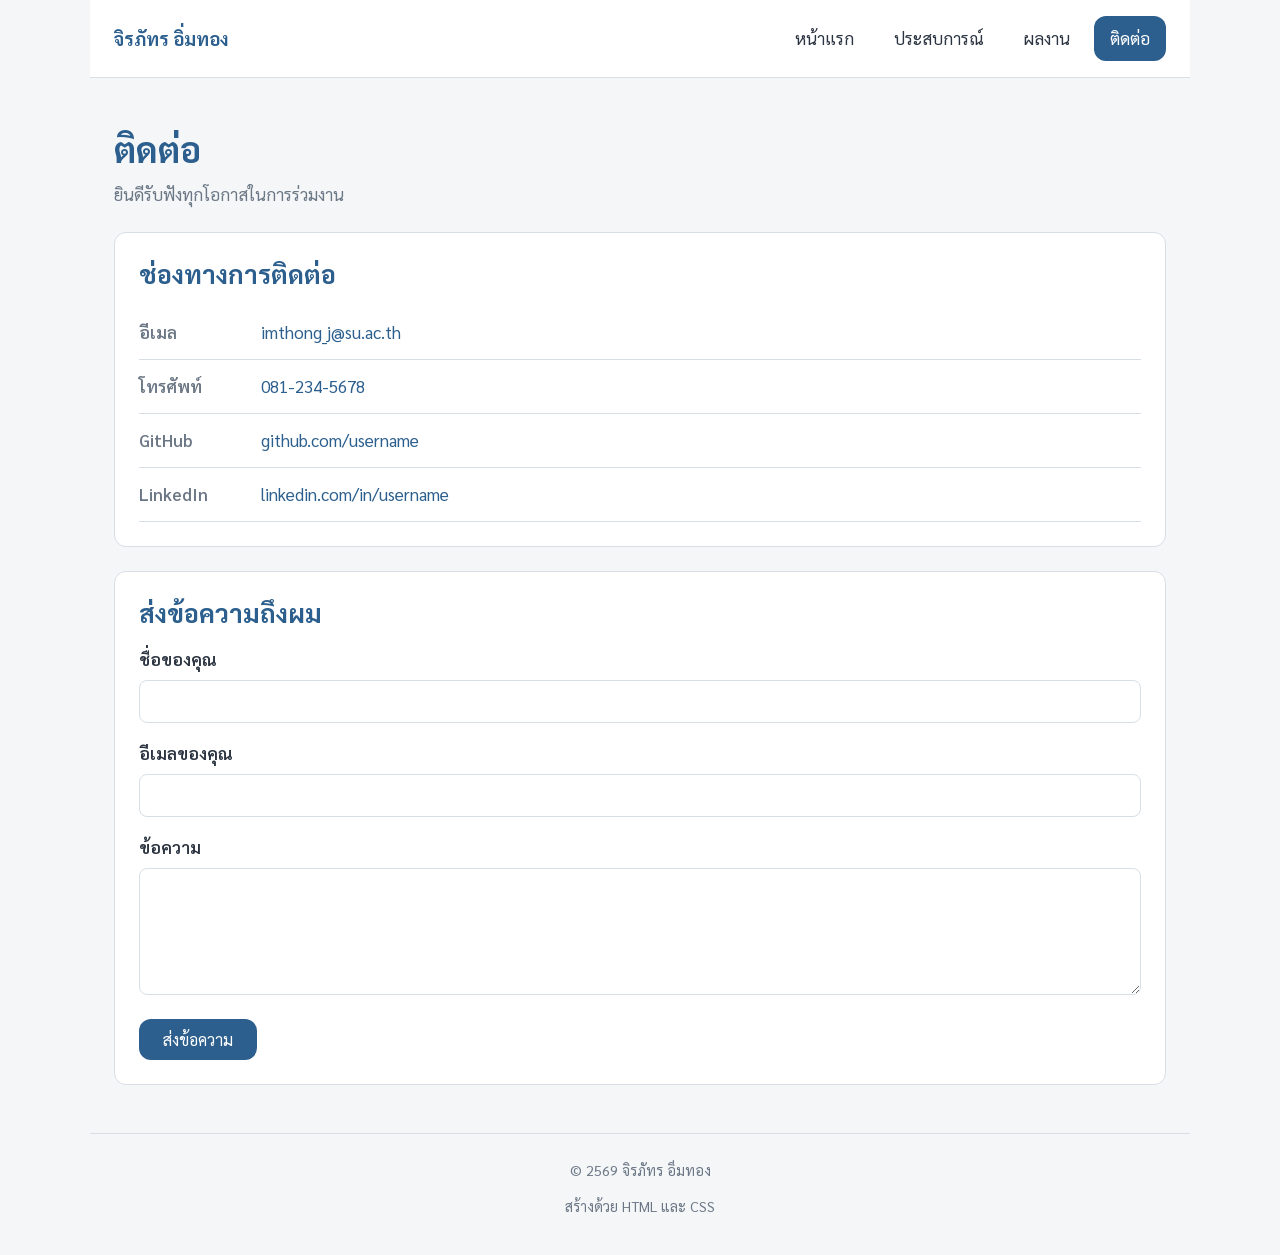
==== contact.html @ adf7ed63 "Resume resume" ====
<!DOCTYPE html>
<html lang="th">
<head>
    <meta charset="UTF-8">
    <meta name="viewport" content="width=device-width, initial-scale=1.0">

    <title>ติดต่อ | จิรภัทร อิ่มทอง</title>

    <link rel="preconnect" href="https://fonts.googleapis.com">
    <link
        href="https://fonts.googleapis.com/css2?family=Sarabun:wght@400;600;700&display=swap"
        rel="stylesheet">

    <link rel="stylesheet" href="style.css">
</head>

<body>

<header class="site-header">
    <a href="index.html" class="logo">จิรภัทร อิ่มทอง</a>

    <button class="menu-toggle" id="menu-toggle"
        aria-label="เปิดปิดเมนู" aria-expanded="false">☰</button>

    <nav class="site-nav">
        <ul>
            <li><a href="index.html">หน้าแรก</a></li>
            <li><a href="experience.html">ประสบการณ์</a></li>
            <li><a href="projects.html">ผลงาน</a></li>
            <li><a href="contact.html" class="active">ติดต่อ</a></li>
        </ul>
    </nav>
</header>

<main>

    <section class="page-head">
        <h1>ติดต่อ</h1>
        <p class="tagline">ยินดีรับฟังทุกโอกาสในการร่วมงาน</p>
    </section>

    <section>
        <h2>ช่องทางการติดต่อ</h2>

        <ul class="contact-list">

            <li>
                <span class="label">อีเมล</span>
                <a href="mailto:sakrapee@example.com">
                    imthong_j@su.ac.th
                </a>
            </li>

            <li>
                <span class="label">โทรศัพท์</span>
                <a href="tel:+66812345678">
                    081-234-5678
                </a>
            </li>

            <li>
                <span class="label">GitHub</span>
                <a href="https://github.com/username"
                   target="_blank" rel="noopener">
                    github.com/username
                </a>
            </li>

            <li>
                <span class="label">LinkedIn</span>
                <a href="https://linkedin.com/in/username"
                   target="_blank" rel="noopener">
                    linkedin.com/in/username
                </a>
            </li>

        </ul>
    </section>

    <section>
        <h2>ส่งข้อความถึงผม</h2>

        <form class="contact-form"
              action="https://formspree.io/f/YOURID"
              method="POST">

            <div class="field">
                <label for="name">ชื่อของคุณ</label>
                <input type="text" id="name" name="name" required>
            </div>

            <div class="field">
                <label for="email">อีเมลของคุณ</label>
                <input type="email" id="email" name="email" required>
            </div>

            <div class="field">
                <label for="message">ข้อความ</label>
                <textarea id="message"
                          name="message"
                          rows="5"
                          required></textarea>
            </div>

            <button type="submit" class="btn">ส่งข้อความ</button>

        </form>
    </section>

</main>

<footer class="site-footer">
    <p>&copy; 2569 จิรภัทร อิ่มทอง</p>
    <p>สร้างด้วย HTML และ CSS</p>
</footer>

<script src="script.js"></script>

</body>
</html>
---- style.css ----
/* ---------- 1. รีเซ็ตค่าเริ่มต้นของเบราว์เซอร์ ---------- */
* {
    margin: 0;
    padding: 0;
    box-sizing: border-box;
}

/* ---------- 2. ตัวแปรของทั้งเว็บ ---------- */
:root {
    /* สีหลัก */
    --brand: #2c5f8d;
    --brand-dark: #1d4266;
    --brand-light: #e8f0f7;

    /* สีข้อความ */
    --text: #2b3440;
    --text-muted: #6b7785;

    /* สีพื้นหลังและเส้นขอบ */
    --bg: #f4f6f8;
    --surface: #ffffff;
    --border: #d8dee6;

    /* ระยะห่างมาตรฐาน */
    --gap: 24px;
    --radius: 12px;

    /* ความกว้างสูงสุดของเนื้อหา */
    --max-width: 1100px;
}

/* ---------- 3. ตัวอักษรและพื้นหลังของทั้งเว็บ ---------- */
body {
    font-family: "Sarabun", "Segoe UI", Tahoma, sans-serif;
    font-size: 17px;
    line-height: 1.7;
    color: var(--text);
    background-color: var(--bg);
}

h1,
h2,
h3 {
    line-height: 1.3;
    color: var(--brand);
}

h1 {
    font-size: 2.2rem;
    margin-bottom: 8px;
}

h2 {
    font-size: 1.6rem;
    margin-bottom: 16px;
}

h3 {
    font-size: 1.2rem;
    margin-bottom: 8px;
}

p {
    margin-bottom: 12px;
}

a {
    color: var(--brand);
    text-decoration: none;
}

a:hover {
    text-decoration: underline;
}

.tagline {
    color: var(--text-muted);
    font-size: 1.05rem;
}

/* ---------- 4. แถบเมนูด้านบน ---------- */
.site-header {
    display: flex;
    justify-content: space-between;
    align-items: center;
    flex-wrap: wrap;
    gap: 16px;
    max-width: var(--max-width);
    margin: 0 auto;
    padding: 16px 24px;
    background-color: var(--surface);
    border-bottom: 1px solid var(--border);
}

.logo {
    font-size: 1.15rem;
    font-weight: 700;
    color: var(--brand);
}

.site-nav ul {
    display: flex;
    list-style: none;
    gap: 8px;
    flex-wrap: wrap;
}

.site-nav a {
    display: block;
    padding: 8px 16px;
    border-radius: var(--radius);
    color: var(--text);
    transition: background-color 0.2s, color 0.2s;
}

.site-nav a:hover {
    background-color: var(--brand-light);
    text-decoration: none;
}

/* เมนูของหน้าที่กำลังเปิดอยู่ */
.site-nav a.active {
    background-color: var(--brand);
    color: #ffffff;
}

/* ---------- 5. โครงหลักของเนื้อหา ---------- */
main {
    max-width: var(--max-width);
    margin: 0 auto;
    padding: var(--gap) 24px;
}

section {
    background-color: var(--surface);
    border: 1px solid var(--border);
    border-radius: var(--radius);
    padding: var(--gap);
    margin-bottom: var(--gap);
}

/* หัวเรื่องของแต่ละหน้าให้โปร่งไม่มีกรอบ */
.page-head {
    background-color: transparent;
    border: none;
    padding-left: 0;
    padding-bottom: 0;
}

/* ---------- 6. ปุ่ม ---------- */
.btn {
    display: inline-block;
    padding: 10px 24px;
    margin-top: 8px;
    background-color: var(--brand);
    color: #ffffff;
    border: none;
    border-radius: var(--radius);
    font-size: 1rem;
    font-family: inherit;
    cursor: pointer;
    transition: background-color 0.2s;
}

.btn:hover {
    background-color: var(--brand-dark);
    text-decoration: none;
}

/* ---------- 7. ท้ายเว็บ ---------- */
.site-footer {
    max-width: var(--max-width);
    margin: 0 auto;
    padding: var(--gap) 24px;
    text-align: center;
    color: var(--text-muted);
    font-size: 0.9rem;
    border-top: 1px solid var(--border);
}

/* ---------- 8. ส่วนแนะนำตัวหน้าแรก ---------- */
.hero {
    display: flex;
    align-items: center;
    gap: var(--gap);
    flex-wrap: wrap;
}

.avatar {
    width: 180px;
    height: 180px;
    object-fit: cover;
    border-radius: 50%;
    border: 4px solid var(--brand);
}

.hero-text {
    flex: 1;
    min-width: 260px;
}

/* ---------- 9. สองคอลัมน์: จุดแข็ง / สิ่งที่กำลังพัฒนา ---------- */
.two-col {
    display: flex;
    gap: var(--gap);
    flex-wrap: wrap;
}

.two-col .col {
    flex: 1;
    min-width: 280px;
}

.two-col ul {
    padding-left: 20px;
}

.two-col li {
    margin-bottom: 8px;
}

/* ---------- 10. ตารางการ์ดทักษะ ---------- */
.skill-grid {
    display: grid;
    grid-template-columns: repeat(auto-fit, minmax(200px, 1fr));
    gap: 16px;
}

.skill-card {
    padding: 20px;
    background-color: var(--brand-light);
    border-radius: var(--radius);
    text-align: center;
    transition: transform 0.2s;
}

.skill-card:hover {
    transform: translateY(-4px);
}

/* ---------- 11. ตารางการ์ดผลงาน ---------- */
.project-grid {
    display: grid;
    grid-template-columns: repeat(auto-fit, minmax(280px, 1fr));
    gap: var(--gap);
}

.project-card {
    display: flex;
    flex-direction: column;
    overflow: hidden;
    background-color: var(--surface);
    border: 1px solid var(--border);
    border-radius: var(--radius);
    transition: box-shadow 0.2s;
}

.project-card:hover {
    box-shadow: 0 6px 20px rgba(0, 0, 0, 0.1);
}

.project-card img {
    width: 100%;
    height: 180px;
    object-fit: cover;
}

.project-body {
    padding: 20px;
    display: flex;
    flex-direction: column;
    flex: 1;
}

/* ป้ายแท็กเทคโนโลยี */
.tech-list {
    display: flex;
    flex-wrap: wrap;
    gap: 6px;
    list-style: none;
    margin: 12px 0;
}

.tech-list li {
    padding: 3px 12px;
    background-color: var(--brand-light);
    color: var(--brand-dark);
    border-radius: 999px;
    font-size: 0.85rem;
}

.project-links {
    display: flex;
    gap: 12px;
    margin-top: auto;
    padding-top: 12px;
}

.project-links a {
    font-weight: 600;
}

/* ---------- 12. ตารางเกรด ---------- */
.grade-table {
    width: 100%;
    border-collapse: collapse;
    margin-bottom: 16px;
}

.grade-table caption {
    text-align: left;
    color: var(--text-muted);
    padding-bottom: 8px;
}

.grade-table th,
.grade-table td {
    padding: 10px 14px;
    border-bottom: 1px solid var(--border);
    text-align: left;
}

.grade-table th {
    background-color: var(--brand-light);
    color: var(--brand-dark);
    font-weight: 600;
}

/* แถวสลับสีให้อ่านง่าย */
.grade-table tbody tr:nth-child(even) {
    background-color: #fafbfc;
}

.grade-table tbody tr:hover {
    background-color: var(--brand-light);
}

/* ---------- 13. ไทม์ไลน์ประสบการณ์ ---------- */
.timeline-item {
    padding: 0 0 20px 20px;
    border-left: 3px solid var(--border);
    position: relative;
}

.timeline-item:last-child {
    border-left-color: transparent;
}

/* วาดจุดกลมบนเส้นไทม์ไลน์ */
.timeline-item::before {
    content: "";
    position: absolute;
    left: -8px;
    top: 6px;
    width: 13px;
    height: 13px;
    background-color: var(--brand);
    border-radius: 50%;
}

.period {
    display: inline-block;
    color: var(--text-muted);
    font-size: 0.9rem;
    margin-bottom: 4px;
}

/* ---------- 14. หน้าติดต่อ ---------- */
.contact-list {
    list-style: none;
}

.contact-list li {
    display: flex;
    gap: 12px;
    flex-wrap: wrap;
    padding: 12px 0;
    border-bottom: 1px solid var(--border);
}

.contact-list .label {
    min-width: 110px;
    font-weight: 600;
    color: var(--text-muted);
}

.contact-form .field {
    display: flex;
    flex-direction: column;
    margin-bottom: 16px;
}

.contact-form label {
    margin-bottom: 6px;
    font-weight: 600;
}

.contact-form input,
.contact-form textarea {
    padding: 10px 12px;
    border: 1px solid var(--border);
    border-radius: 8px;
    font-family: inherit;
    font-size: 1rem;
}

.contact-form input:focus,
.contact-form textarea:focus {
    outline: none;
    border-color: var(--brand);
    box-shadow: 0 0 0 3px var(--brand-light);
}

/* ---------- 15. จอแท็บเล็ตและมือถือ (แคบกว่า 768px) ---------- */
@media (max-width: 768px) {

    body {
        font-size: 16px;
    }

    /* เมนูเรียงลงมาและอยู่กึ่งกลาง */
    .site-header {
        flex-direction: column;
        text-align: center;
    }

    .site-nav ul {
        justify-content: center;
    }

    /* ส่วนแนะนำตัวเรียงลงมา รูปอยู่บน */
    .hero {
        flex-direction: column;
        text-align: center;
    }

    h1 {
        font-size: 1.7rem;
    }

    h2 {
        font-size: 1.35rem;
    }

    main {
        padding: 16px;
    }

    section {
        padding: 18px;
    }

    .menu-toggle {
        display: block;
    }

    .site-nav {
        display: none;
        width: 100%;
    }

    .site-nav.open {
        display: block;
    }

    .site-nav ul {
        flex-direction: column;
    }
}

/* ---------- 16. จอมือถือขนาดเล็ก (แคบกว่า 480px) ---------- */
@media (max-width: 480px) {

    .avatar {
        width: 140px;
        height: 140px;
    }

    /* ตารางเลื่อนแนวนอนได้ ไม่ดันหน้าเว็บให้กว้างเกินจอ */
    .grade-table {
        display: block;
        overflow-x: auto;
        white-space: nowrap;
    }

    .btn {
        display: block;
        text-align: center;
    }
}

/* ---------- 17. สไตล์สำหรับสั่งพิมพ์ ---------- */
@media print {

    .site-header,
    .site-footer,
    .btn {
        display: none;
    }

    section {
        border: none;
        page-break-inside: avoid;
    }
}

/* ---------- เมนูมือถือ ---------- */
.menu-toggle {
    display: none;
    background: none;
    border: 1px solid var(--border);
    border-radius: 8px;
    padding: 6px 12px;
    font-size: 1.4rem;
    color: var(--brand);
    cursor: pointer;
}
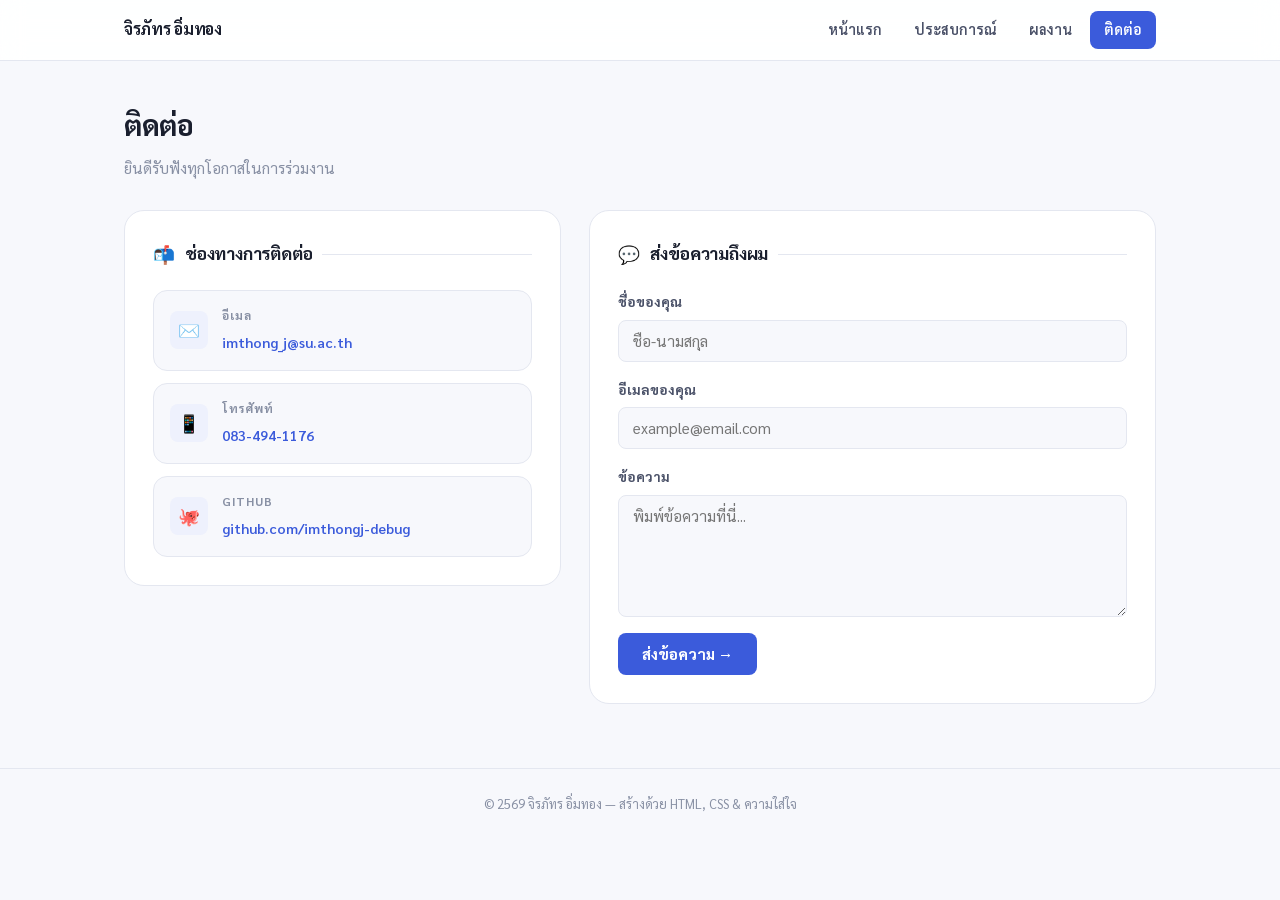
==== commit 72a1b341: "Resume" ====
--- a/contact.html
+++ b/contact.html
@@ -1,120 +1,99 @@
 <!DOCTYPE html>
 <html lang="th">
 <head>
-    <meta charset="UTF-8">
-    <meta name="viewport" content="width=device-width, initial-scale=1.0">
-
-    <title>ติดต่อ | จิรภัทร อิ่มทอง</title>
-
-    <link rel="preconnect" href="https://fonts.googleapis.com">
-    <link
-        href="https://fonts.googleapis.com/css2?family=Sarabun:wght@400;600;700&display=swap"
-        rel="stylesheet">
-
-    <link rel="stylesheet" href="style.css">
+  <meta charset="UTF-8">
+  <meta name="viewport" content="width=device-width, initial-scale=1.0">
+  <title>ติดต่อ | จิรภัทร อิ่มทอง</title>
+  <link rel="preconnect" href="https://fonts.googleapis.com">
+  <link href="https://fonts.googleapis.com/css2?family=Sarabun:wght@300;400;600;700&family=Space+Grotesk:wght@400;600;700&display=swap" rel="stylesheet">
+  <link rel="stylesheet" href="style.css">
 </head>
-
 <body>
 
-<header class="site-header">
-    <a href="index.html" class="logo">จิรภัทร อิ่มทอง</a>
-
-    <button class="menu-toggle" id="menu-toggle"
-        aria-label="เปิดปิดเมนู" aria-expanded="false">☰</button>
-
-    <nav class="site-nav">
-        <ul>
-            <li><a href="index.html">หน้าแรก</a></li>
-            <li><a href="experience.html">ประสบการณ์</a></li>
-            <li><a href="projects.html">ผลงาน</a></li>
-            <li><a href="contact.html" class="active">ติดต่อ</a></li>
-        </ul>
-    </nav>
-</header>
+<nav class="nav">
+  <div class="nav-inner">
+    <a href="index.html" class="nav-logo">จิรภัทร อิ่มทอง</a>
+    <button class="menu-toggle" id="menu-toggle" aria-label="เปิดปิดเมนู" aria-expanded="false">☰</button>
+    <div class="nav-links" id="nav-links">
+      <a href="index.html">หน้าแรก</a>
+      <a href="experience.html">ประสบการณ์</a>
+      <a href="projects.html">ผลงาน</a>
+      <a href="contact.html" class="active">ติดต่อ</a>
+    </div>
+  </div>
+</nav>
 
 <main>
 
-    <section class="page-head">
-        <h1>ติดต่อ</h1>
-        <p class="tagline">ยินดีรับฟังทุกโอกาสในการร่วมงาน</p>
-    </section>
+  <div class="page-header">
+    <h1>ติดต่อ</h1>
+    <p>ยินดีรับฟังทุกโอกาสในการร่วมงาน</p>
+  </div>
 
-    <section>
+  <div class="contact-grid">
+
+    <div class="card" style="margin-bottom: 0;">
+      <div class="sec-head">
+        <span class="icon">📬</span>
         <h2>ช่องทางการติดต่อ</h2>
+        <div class="bar"></div>
+      </div>
+      <div class="contact-items">
+        <div class="contact-item">
+          <div class="contact-icon">✉️</div>
+          <div class="contact-info">
+            <label>อีเมล</label>
+            <a href="mailto:imthong_j@su.ac.th">imthong_j@su.ac.th</a>
+          </div>
+        </div>
+        <div class="contact-item">
+          <div class="contact-icon">📱</div>
+          <div class="contact-info">
+            <label>โทรศัพท์</label>
+            <a href="tel:+66834941176">083-494-1176</a>
+          </div>
+        </div>
+        <div class="contact-item">
+          <div class="contact-icon">🐙</div>
+          <div class="contact-info">
+            <label>GitHub</label>
+            <a href="https://github.com/imthongj-debug" target="_blank" rel="noopener">github.com/imthongj-debug</a>
+          </div>
+        </div>
+      </div>
+    </div>
 
-        <ul class="contact-list">
+    <div class="card" style="margin-bottom: 0;">
+      <div class="sec-head">
+        <span class="icon">💬</span>
+        <h2>ส่งข้อความถึงผม</h2>
+        <div class="bar"></div>
+      </div>
+      <form action="https://formspree.io/f/YOURID" method="POST">
+        <div class="form-field">
+          <label for="name">ชื่อของคุณ</label>
+          <input type="text" id="name" name="name" placeholder="ชื่อ-นามสกุล" required>
+        </div>
+        <div class="form-field">
+          <label for="email">อีเมลของคุณ</label>
+          <input type="email" id="email" name="email" placeholder="example@email.com" required>
+        </div>
+        <div class="form-field">
+          <label for="message">ข้อความ</label>
+          <textarea id="message" name="message" rows="5" placeholder="พิมพ์ข้อความที่นี่..." required></textarea>
+        </div>
+        <button type="submit" class="btn-accent">ส่งข้อความ →</button>
+      </form>
+    </div>
 
-            <li>
-                <span class="label">อีเมล</span>
-                <a href="mailto:sakrapee@example.com">
-                    imthong_j@su.ac.th
-                </a>
-            </li>
-
-            <li>
-                <span class="label">โทรศัพท์</span>
-                <a href="tel:+66812345678">
-                    081-234-5678
-                </a>
-            </li>
-
-            <li>
-                <span class="label">GitHub</span>
-                <a href="https://github.com/username"
-                   target="_blank" rel="noopener">
-                    github.com/username
-                </a>
-            </li>
-
-            <li>
-                <span class="label">LinkedIn</span>
-                <a href="https://linkedin.com/in/username"
-                   target="_blank" rel="noopener">
-                    linkedin.com/in/username
-                </a>
-            </li>
-
-        </ul>
-    </section>
-
-    <section>
-        <h2>ส่งข้อความถึงผม</h2>
-
-        <form class="contact-form"
-              action="https://formspree.io/f/YOURID"
-              method="POST">
-
-            <div class="field">
-                <label for="name">ชื่อของคุณ</label>
-                <input type="text" id="name" name="name" required>
-            </div>
-
-            <div class="field">
-                <label for="email">อีเมลของคุณ</label>
-                <input type="email" id="email" name="email" required>
-            </div>
-
-            <div class="field">
-                <label for="message">ข้อความ</label>
-                <textarea id="message"
-                          name="message"
-                          rows="5"
-                          required></textarea>
-            </div>
-
-            <button type="submit" class="btn">ส่งข้อความ</button>
-
-        </form>
-    </section>
+  </div>
 
 </main>
 
-<footer class="site-footer">
-    <p>&copy; 2569 จิรภัทร อิ่มทอง</p>
-    <p>สร้างด้วย HTML และ CSS</p>
+<footer>
+  <p>© 2569 จิรภัทร อิ่มทอง — สร้างด้วย HTML, CSS & ความใส่ใจ</p>
 </footer>
 
 <script src="script.js"></script>
-
 </body>
-</html>+</html>
--- a/style.css
+++ b/style.css
@@ -1,517 +1,593 @@
-/* ---------- 1. รีเซ็ตค่าเริ่มต้นของเบราว์เซอร์ ---------- */
-* {
-    margin: 0;
-    padding: 0;
-    box-sizing: border-box;
-}
-
-/* ---------- 2. ตัวแปรของทั้งเว็บ ---------- */
+/* ===== RESET ===== */
+*, *::before, *::after { margin: 0; padding: 0; box-sizing: border-box; }
+img { display: block; max-width: 100%; }
+ul { list-style: none; }
+a { text-decoration: none; }
+
+/* ===== TOKENS ===== */
 :root {
-    /* สีหลัก */
-    --brand: #2c5f8d;
-    --brand-dark: #1d4266;
-    --brand-light: #e8f0f7;
-
-    /* สีข้อความ */
-    --text: #2b3440;
-    --text-muted: #6b7785;
-
-    /* สีพื้นหลังและเส้นขอบ */
-    --bg: #f4f6f8;
-    --surface: #ffffff;
-    --border: #d8dee6;
-
-    /* ระยะห่างมาตรฐาน */
-    --gap: 24px;
-    --radius: 12px;
-
-    /* ความกว้างสูงสุดของเนื้อหา */
-    --max-width: 1100px;
-}
-
-/* ---------- 3. ตัวอักษรและพื้นหลังของทั้งเว็บ ---------- */
+  --ink:        #1a1f2e;
+  --ink-soft:   #4a5168;
+  --ink-faint:  #8890a4;
+  --paper:      #f7f8fc;
+  --surface:    #ffffff;
+  --accent:     #3b5bdb;
+  --accent-dim: #eef1fd;
+  --teal:       #0d9488;
+  --line:       #e4e7f0;
+
+  --r-sm: 8px;
+  --r-md: 14px;
+  --r-lg: 20px;
+
+  --font-sans: "Space Grotesk", "Sarabun", sans-serif;
+  --font-body: "Sarabun", sans-serif;
+
+  --max-w: 1080px;
+  --gap: 28px;
+}
+
+/* ===== BASE ===== */
 body {
-    font-family: "Sarabun", "Segoe UI", Tahoma, sans-serif;
-    font-size: 17px;
-    line-height: 1.7;
-    color: var(--text);
-    background-color: var(--bg);
-}
-
-h1,
-h2,
-h3 {
-    line-height: 1.3;
-    color: var(--brand);
-}
-
-h1 {
-    font-size: 2.2rem;
-    margin-bottom: 8px;
-}
-
-h2 {
-    font-size: 1.6rem;
-    margin-bottom: 16px;
-}
-
-h3 {
-    font-size: 1.2rem;
-    margin-bottom: 8px;
-}
-
-p {
-    margin-bottom: 12px;
-}
-
-a {
-    color: var(--brand);
-    text-decoration: none;
-}
-
-a:hover {
-    text-decoration: underline;
-}
-
-.tagline {
-    color: var(--text-muted);
-    font-size: 1.05rem;
-}
-
-/* ---------- 4. แถบเมนูด้านบน ---------- */
-.site-header {
-    display: flex;
-    justify-content: space-between;
-    align-items: center;
-    flex-wrap: wrap;
-    gap: 16px;
-    max-width: var(--max-width);
-    margin: 0 auto;
-    padding: 16px 24px;
-    background-color: var(--surface);
-    border-bottom: 1px solid var(--border);
-}
-
-.logo {
-    font-size: 1.15rem;
-    font-weight: 700;
-    color: var(--brand);
-}
-
-.site-nav ul {
-    display: flex;
-    list-style: none;
-    gap: 8px;
-    flex-wrap: wrap;
-}
-
-.site-nav a {
-    display: block;
-    padding: 8px 16px;
-    border-radius: var(--radius);
-    color: var(--text);
-    transition: background-color 0.2s, color 0.2s;
-}
-
-.site-nav a:hover {
-    background-color: var(--brand-light);
-    text-decoration: none;
-}
-
-/* เมนูของหน้าที่กำลังเปิดอยู่ */
-.site-nav a.active {
-    background-color: var(--brand);
-    color: #ffffff;
-}
-
-/* ---------- 5. โครงหลักของเนื้อหา ---------- */
+  font-family: var(--font-body);
+  font-size: 16px;
+  line-height: 1.75;
+  color: var(--ink);
+  background: var(--paper);
+  -webkit-font-smoothing: antialiased;
+}
+
+/* ===== NAV ===== */
+.nav {
+  position: sticky;
+  top: 0;
+  z-index: 100;
+  background: rgba(255,255,255,0.88);
+  backdrop-filter: blur(12px);
+  -webkit-backdrop-filter: blur(12px);
+  border-bottom: 1px solid var(--line);
+}
+.nav-inner {
+  max-width: var(--max-w);
+  margin: 0 auto;
+  padding: 0 24px;
+  height: 60px;
+  display: flex;
+  align-items: center;
+  justify-content: space-between;
+}
+.nav-logo {
+  font-family: var(--font-sans);
+  font-weight: 700;
+  font-size: 1rem;
+  color: var(--ink);
+  letter-spacing: -0.3px;
+}
+.nav-links {
+  display: flex;
+  gap: 4px;
+}
+.nav-links a {
+  font-family: var(--font-body);
+  font-size: 0.9rem;
+  font-weight: 600;
+  color: var(--ink-soft);
+  background: none;
+  border: none;
+  padding: 6px 14px;
+  border-radius: var(--r-sm);
+  cursor: pointer;
+  transition: background 0.15s, color 0.15s;
+  display: block;
+}
+.nav-links a:hover {
+  background: var(--accent-dim);
+  color: var(--accent);
+  text-decoration: none;
+}
+.nav-links a.active {
+  background: var(--accent);
+  color: #fff;
+}
+.menu-toggle {
+  display: none;
+  background: none;
+  border: 1px solid var(--line);
+  border-radius: var(--r-sm);
+  width: 38px;
+  height: 38px;
+  font-size: 1.1rem;
+  cursor: pointer;
+  color: var(--ink);
+  align-items: center;
+  justify-content: center;
+}
+
+/* ===== MAIN ===== */
 main {
-    max-width: var(--max-width);
-    margin: 0 auto;
-    padding: var(--gap) 24px;
-}
-
-section {
-    background-color: var(--surface);
-    border: 1px solid var(--border);
-    border-radius: var(--radius);
-    padding: var(--gap);
-    margin-bottom: var(--gap);
-}
-
-/* หัวเรื่องของแต่ละหน้าให้โปร่งไม่มีกรอบ */
-.page-head {
-    background-color: transparent;
-    border: none;
-    padding-left: 0;
-    padding-bottom: 0;
-}
-
-/* ---------- 6. ปุ่ม ---------- */
+  max-width: var(--max-w);
+  margin: 0 auto;
+  padding: 40px 24px 64px;
+}
+
+/* ===== CARD ===== */
+.card {
+  background: var(--surface);
+  border: 1px solid var(--line);
+  border-radius: var(--r-lg);
+  padding: var(--gap);
+  margin-bottom: var(--gap);
+}
+
+/* ===== HERO ===== */
+.hero {
+  display: grid;
+  grid-template-columns: auto 1fr;
+  gap: 36px;
+  align-items: center;
+  padding: 48px var(--gap);
+  background: linear-gradient(135deg, #1a1f2e 0%, #2d3561 100%);
+  border-radius: var(--r-lg);
+  margin-bottom: var(--gap);
+  border: none;
+  color: #fff;
+}
+.avatar-initials {
+  width: 140px;
+  height: 140px;
+  border-radius: 50%;
+  background: linear-gradient(135deg, #3b5bdb, #0d9488);
+  display: flex;
+  align-items: center;
+  justify-content: center;
+  font-family: var(--font-sans);
+  font-size: 2.4rem;
+  font-weight: 700;
+  color: #fff;
+  border: 3px solid rgba(255,255,255,0.25);
+}
+.avatar {
+  width: 140px;
+  height: 140px;
+  border-radius: 50%;
+  object-fit: cover;
+  border: 3px solid rgba(255,255,255,0.25);
+}
+.hero-text h1 {
+  font-family: var(--font-sans);
+  font-size: 2rem;
+  font-weight: 700;
+  color: #fff;
+  letter-spacing: -0.5px;
+  line-height: 1.2;
+  margin-bottom: 8px;
+}
+.hero-badge {
+  display: inline-flex;
+  align-items: center;
+  gap: 8px;
+  background: rgba(255,255,255,0.12);
+  border: 1px solid rgba(255,255,255,0.2);
+  border-radius: 999px;
+  padding: 5px 14px;
+  font-size: 0.875rem;
+  color: rgba(255,255,255,0.85);
+  margin-bottom: 16px;
+}
+.hero-badge .dot {
+  width: 7px;
+  height: 7px;
+  border-radius: 50%;
+  background: #4ade80;
+  animation: pulse 2s infinite;
+}
+@keyframes pulse {
+  0%, 100% { opacity: 1; }
+  50% { opacity: 0.4; }
+}
+.hero-desc {
+  color: rgba(255,255,255,0.75);
+  font-size: 0.97rem;
+  max-width: 480px;
+  margin-bottom: 20px;
+}
 .btn {
-    display: inline-block;
-    padding: 10px 24px;
-    margin-top: 8px;
-    background-color: var(--brand);
-    color: #ffffff;
-    border: none;
-    border-radius: var(--radius);
-    font-size: 1rem;
-    font-family: inherit;
-    cursor: pointer;
-    transition: background-color 0.2s;
-}
-
-.btn:hover {
-    background-color: var(--brand-dark);
-    text-decoration: none;
-}
-
-/* ---------- 7. ท้ายเว็บ ---------- */
-.site-footer {
-    max-width: var(--max-width);
-    margin: 0 auto;
-    padding: var(--gap) 24px;
-    text-align: center;
-    color: var(--text-muted);
-    font-size: 0.9rem;
-    border-top: 1px solid var(--border);
-}
-
-/* ---------- 8. ส่วนแนะนำตัวหน้าแรก ---------- */
-.hero {
-    display: flex;
-    align-items: center;
-    gap: var(--gap);
-    flex-wrap: wrap;
-}
-
-.avatar {
-    width: 180px;
-    height: 180px;
-    object-fit: cover;
-    border-radius: 50%;
-    border: 4px solid var(--brand);
-}
-
-.hero-text {
-    flex: 1;
-    min-width: 260px;
-}
-
-/* ---------- 9. สองคอลัมน์: จุดแข็ง / สิ่งที่กำลังพัฒนา ---------- */
+  display: inline-block;
+  padding: 10px 22px;
+  background: #fff;
+  color: var(--ink);
+  font-family: var(--font-body);
+  font-size: 0.9rem;
+  font-weight: 700;
+  border: none;
+  border-radius: var(--r-sm);
+  cursor: pointer;
+  transition: opacity 0.15s, transform 0.15s;
+}
+.btn:hover { opacity: 0.9; transform: translateY(-1px); text-decoration: none; }
+.btn-ghost {
+  background: rgba(255,255,255,0.12);
+  color: #fff;
+  border: 1px solid rgba(255,255,255,0.25);
+  margin-left: 10px;
+}
+.btn-ghost:hover { background: rgba(255,255,255,0.2); }
+
+/* ===== SECTION HEADING ===== */
+.sec-head {
+  display: flex;
+  align-items: center;
+  gap: 10px;
+  margin-bottom: 20px;
+}
+.sec-head h2 {
+  font-family: var(--font-sans);
+  font-size: 1.1rem;
+  font-weight: 700;
+  color: var(--ink);
+  letter-spacing: -0.2px;
+}
+.sec-head .bar {
+  flex: 1;
+  height: 1px;
+  background: var(--line);
+}
+.sec-head .icon { font-size: 1.1rem; }
+
+/* ===== PAGE HEADER ===== */
+.page-header { margin-bottom: var(--gap); }
+.page-header h1 {
+  font-family: var(--font-sans);
+  font-size: 1.8rem;
+  font-weight: 700;
+  color: var(--ink);
+  letter-spacing: -0.5px;
+}
+.page-header p { color: var(--ink-faint); font-size: 0.95rem; margin-top: 4px; }
+
+/* ===== TWO COL ===== */
 .two-col {
-    display: flex;
-    gap: var(--gap);
-    flex-wrap: wrap;
-}
-
-.two-col .col {
-    flex: 1;
-    min-width: 280px;
-}
-
-.two-col ul {
-    padding-left: 20px;
-}
-
-.two-col li {
-    margin-bottom: 8px;
-}
-
-/* ---------- 10. ตารางการ์ดทักษะ ---------- */
+  display: grid;
+  grid-template-columns: 1fr 1fr;
+  gap: var(--gap);
+}
+.col-card {
+  background: var(--paper);
+  border-radius: var(--r-md);
+  padding: 20px;
+}
+.col-card h3 {
+  font-family: var(--font-sans);
+  font-size: 0.8rem;
+  font-weight: 700;
+  letter-spacing: 0.08em;
+  text-transform: uppercase;
+  color: var(--ink-faint);
+  margin-bottom: 14px;
+}
+.col-card li {
+  padding: 8px 0;
+  border-bottom: 1px solid var(--line);
+  font-size: 0.93rem;
+  color: var(--ink-soft);
+  display: flex;
+  gap: 8px;
+  align-items: flex-start;
+  line-height: 1.5;
+}
+.col-card li::before {
+  content: "›";
+  color: var(--accent);
+  font-weight: 700;
+  flex-shrink: 0;
+  margin-top: 1px;
+}
+.col-card li:last-child { border-bottom: none; }
+
+/* ===== SKILL GRID ===== */
 .skill-grid {
-    display: grid;
-    grid-template-columns: repeat(auto-fit, minmax(200px, 1fr));
-    gap: 16px;
-}
-
+  display: grid;
+  grid-template-columns: repeat(auto-fit, minmax(180px, 1fr));
+  gap: 14px;
+}
 .skill-card {
-    padding: 20px;
-    background-color: var(--brand-light);
-    border-radius: var(--radius);
-    text-align: center;
-    transition: transform 0.2s;
-}
-
+  background: var(--paper);
+  border: 1px solid var(--line);
+  border-radius: var(--r-md);
+  padding: 18px 20px;
+  display: flex;
+  align-items: center;
+  gap: 14px;
+  transition: border-color 0.15s, box-shadow 0.15s;
+}
 .skill-card:hover {
-    transform: translateY(-4px);
-}
-
-/* ---------- 11. ตารางการ์ดผลงาน ---------- */
+  border-color: var(--accent);
+  box-shadow: 0 0 0 3px var(--accent-dim);
+}
+.skill-icon {
+  width: 38px;
+  height: 38px;
+  border-radius: var(--r-sm);
+  display: flex;
+  align-items: center;
+  justify-content: center;
+  font-size: 1.3rem;
+  flex-shrink: 0;
+}
+.skill-icon.blue   { background: #dbeafe; }
+.skill-icon.green  { background: #d1fae5; }
+.skill-icon.yellow { background: #fef3c7; }
+.skill-icon.purple { background: #ede9fe; }
+.skill-info h3 {
+  font-family: var(--font-sans);
+  font-size: 0.95rem;
+  font-weight: 700;
+  color: var(--ink);
+  margin-bottom: 2px;
+}
+.skill-info p { font-size: 0.8rem; color: var(--ink-faint); }
+
+/* ===== TIMELINE ===== */
+.timeline { position: relative; }
+.tl-item {
+  display: grid;
+  grid-template-columns: 100px 1fr;
+  gap: 20px;
+  padding-bottom: 28px;
+}
+.tl-item:last-child { padding-bottom: 0; }
+.tl-left { padding-top: 4px; text-align: right; }
+.tl-period {
+  font-size: 0.78rem;
+  color: var(--ink-faint);
+  line-height: 1.4;
+  font-weight: 600;
+}
+.tl-right {
+  border-left: 2px solid var(--line);
+  padding-left: 24px;
+  position: relative;
+}
+.tl-right::before {
+  content: "";
+  position: absolute;
+  left: -7px;
+  top: 8px;
+  width: 12px;
+  height: 12px;
+  border-radius: 50%;
+  background: var(--accent);
+  border: 2px solid var(--surface);
+  box-shadow: 0 0 0 2px var(--accent);
+}
+.tl-title {
+  font-family: var(--font-sans);
+  font-size: 1rem;
+  font-weight: 700;
+  color: var(--ink);
+  margin-bottom: 4px;
+}
+.tl-sub {
+  font-size: 0.83rem;
+  color: var(--accent);
+  font-weight: 600;
+  margin-bottom: 6px;
+}
+.tl-desc { font-size: 0.9rem; color: var(--ink-soft); }
+
+/* ===== TABLE ===== */
+.data-table {
+  width: 100%;
+  border-collapse: collapse;
+  font-size: 0.9rem;
+}
+.data-table caption {
+  text-align: left;
+  font-size: 0.78rem;
+  font-weight: 700;
+  text-transform: uppercase;
+  letter-spacing: 0.06em;
+  color: var(--ink-faint);
+  padding-bottom: 10px;
+}
+.data-table th {
+  text-align: left;
+  padding: 10px 14px;
+  background: var(--paper);
+  color: var(--ink-soft);
+  font-weight: 700;
+  font-size: 0.82rem;
+  border-bottom: 2px solid var(--line);
+}
+.data-table td {
+  padding: 10px 14px;
+  border-bottom: 1px solid var(--line);
+  color: var(--ink);
+}
+.data-table tbody tr:last-child td { border-bottom: none; }
+.data-table tbody tr:hover td { background: var(--accent-dim); }
+.grade-pill {
+  display: inline-block;
+  padding: 2px 10px;
+  border-radius: 999px;
+  font-size: 0.8rem;
+  font-weight: 700;
+}
+.grade-pill.A  { background: #d1fae5; color: #065f46; }
+.grade-pill.Bp { background: #dbeafe; color: #1e40af; }
+
+/* ===== PROJECT GRID ===== */
 .project-grid {
-    display: grid;
-    grid-template-columns: repeat(auto-fit, minmax(280px, 1fr));
-    gap: var(--gap);
-}
-
-.project-card {
-    display: flex;
+  display: grid;
+  grid-template-columns: repeat(auto-fit, minmax(280px, 1fr));
+  gap: var(--gap);
+}
+.proj-card {
+  background: var(--surface);
+  border: 1px solid var(--line);
+  border-radius: var(--r-lg);
+  overflow: hidden;
+  display: flex;
+  flex-direction: column;
+  transition: box-shadow 0.2s, transform 0.2s;
+}
+.proj-card:hover {
+  box-shadow: 0 12px 32px rgba(59,91,219,.12);
+  transform: translateY(-3px);
+}
+.proj-thumb {
+  height: 160px;
+  display: flex;
+  align-items: center;
+  justify-content: center;
+  font-size: 3rem;
+}
+.proj-thumb-1 { background: linear-gradient(135deg, #3b5bdb22, #3b5bdb44); color: #3b5bdb; }
+.proj-thumb-2 { background: linear-gradient(135deg, #0d948822, #0d948844); color: #0d9488; }
+.proj-thumb-3 { background: linear-gradient(135deg, #d9770022, #d9770044); color: #d97706; }
+.proj-body { padding: 20px; flex: 1; display: flex; flex-direction: column; }
+.proj-body h3 {
+  font-family: var(--font-sans);
+  font-size: 1rem;
+  font-weight: 700;
+  color: var(--ink);
+  margin-bottom: 8px;
+}
+.proj-body p { font-size: 0.88rem; color: var(--ink-soft); flex: 1; }
+.tech-tags { display: flex; flex-wrap: wrap; gap: 6px; margin: 12px 0; }
+.tech-tag {
+  padding: 3px 10px;
+  background: var(--accent-dim);
+  color: var(--accent);
+  border-radius: 999px;
+  font-size: 0.78rem;
+  font-weight: 600;
+}
+.proj-links { display: flex; gap: 12px; margin-top: auto; }
+.proj-link { font-size: 0.85rem; font-weight: 700; color: var(--accent); }
+.proj-link:hover { text-decoration: underline; }
+
+/* ===== CONTACT ===== */
+.contact-grid {
+  display: grid;
+  grid-template-columns: 1fr 1.3fr;
+  gap: var(--gap);
+  align-items: start;
+}
+.contact-items { display: flex; flex-direction: column; gap: 12px; }
+.contact-item {
+  display: flex;
+  gap: 14px;
+  align-items: center;
+  padding: 14px 16px;
+  background: var(--paper);
+  border-radius: var(--r-md);
+  border: 1px solid var(--line);
+}
+.contact-icon {
+  width: 38px;
+  height: 38px;
+  border-radius: var(--r-sm);
+  background: var(--accent-dim);
+  display: flex;
+  align-items: center;
+  justify-content: center;
+  font-size: 1.1rem;
+  flex-shrink: 0;
+}
+.contact-info label {
+  display: block;
+  font-size: 0.75rem;
+  font-weight: 700;
+  text-transform: uppercase;
+  letter-spacing: 0.06em;
+  color: var(--ink-faint);
+  margin-bottom: 2px;
+}
+.contact-info a, .contact-info span {
+  font-size: 0.9rem;
+  color: var(--ink);
+  font-weight: 600;
+}
+.contact-info a { color: var(--accent); }
+.contact-info a:hover { text-decoration: underline; }
+
+/* ===== FORM ===== */
+.form-field { display: flex; flex-direction: column; gap: 6px; margin-bottom: 16px; }
+.form-field label { font-size: 0.85rem; font-weight: 700; color: var(--ink-soft); }
+.form-field input,
+.form-field textarea {
+  padding: 10px 14px;
+  border: 1.5px solid var(--line);
+  border-radius: var(--r-sm);
+  font-family: var(--font-body);
+  font-size: 0.95rem;
+  color: var(--ink);
+  background: var(--paper);
+  transition: border-color 0.15s, box-shadow 0.15s;
+}
+.form-field input:focus,
+.form-field textarea:focus {
+  outline: none;
+  border-color: var(--accent);
+  box-shadow: 0 0 0 3px var(--accent-dim);
+  background: #fff;
+}
+.form-field textarea { resize: vertical; }
+.btn-accent {
+  background: var(--accent);
+  color: #fff;
+  border: none;
+  padding: 11px 24px;
+  border-radius: var(--r-sm);
+  font-family: var(--font-body);
+  font-size: 0.95rem;
+  font-weight: 700;
+  cursor: pointer;
+  transition: background 0.15s, transform 0.15s;
+}
+.btn-accent:hover { background: #2d4ec4; transform: translateY(-1px); }
+
+/* ===== FOOTER ===== */
+footer {
+  text-align: center;
+  padding: 24px;
+  font-size: 0.8rem;
+  color: var(--ink-faint);
+  border-top: 1px solid var(--line);
+}
+
+/* ===== RESPONSIVE ===== */
+@media (max-width: 700px) {
+  .hero { grid-template-columns: 1fr; text-align: center; padding: 32px 20px; }
+  .avatar-initials, .avatar { margin: 0 auto; }
+  .hero-desc { margin: 0 auto 20px; }
+  .two-col { grid-template-columns: 1fr; }
+  .tl-item { grid-template-columns: 1fr; }
+  .tl-left { text-align: left; }
+  .tl-right { border-left: none; padding-left: 0; }
+  .tl-right::before { display: none; }
+  .contact-grid { grid-template-columns: 1fr; }
+  .nav-links {
+    display: none;
     flex-direction: column;
-    overflow: hidden;
-    background-color: var(--surface);
-    border: 1px solid var(--border);
-    border-radius: var(--radius);
-    transition: box-shadow 0.2s;
-}
-
-.project-card:hover {
-    box-shadow: 0 6px 20px rgba(0, 0, 0, 0.1);
-}
-
-.project-card img {
-    width: 100%;
-    height: 180px;
-    object-fit: cover;
-}
-
-.project-body {
-    padding: 20px;
-    display: flex;
-    flex-direction: column;
-    flex: 1;
-}
-
-/* ป้ายแท็กเทคโนโลยี */
-.tech-list {
-    display: flex;
-    flex-wrap: wrap;
-    gap: 6px;
-    list-style: none;
-    margin: 12px 0;
-}
-
-.tech-list li {
-    padding: 3px 12px;
-    background-color: var(--brand-light);
-    color: var(--brand-dark);
-    border-radius: 999px;
-    font-size: 0.85rem;
-}
-
-.project-links {
-    display: flex;
-    gap: 12px;
-    margin-top: auto;
-    padding-top: 12px;
-}
-
-.project-links a {
-    font-weight: 600;
-}
-
-/* ---------- 12. ตารางเกรด ---------- */
-.grade-table {
-    width: 100%;
-    border-collapse: collapse;
-    margin-bottom: 16px;
-}
-
-.grade-table caption {
-    text-align: left;
-    color: var(--text-muted);
-    padding-bottom: 8px;
-}
-
-.grade-table th,
-.grade-table td {
-    padding: 10px 14px;
-    border-bottom: 1px solid var(--border);
-    text-align: left;
-}
-
-.grade-table th {
-    background-color: var(--brand-light);
-    color: var(--brand-dark);
-    font-weight: 600;
-}
-
-/* แถวสลับสีให้อ่านง่าย */
-.grade-table tbody tr:nth-child(even) {
-    background-color: #fafbfc;
-}
-
-.grade-table tbody tr:hover {
-    background-color: var(--brand-light);
-}
-
-/* ---------- 13. ไทม์ไลน์ประสบการณ์ ---------- */
-.timeline-item {
-    padding: 0 0 20px 20px;
-    border-left: 3px solid var(--border);
-    position: relative;
-}
-
-.timeline-item:last-child {
-    border-left-color: transparent;
-}
-
-/* วาดจุดกลมบนเส้นไทม์ไลน์ */
-.timeline-item::before {
-    content: "";
     position: absolute;
-    left: -8px;
-    top: 6px;
-    width: 13px;
-    height: 13px;
-    background-color: var(--brand);
-    border-radius: 50%;
-}
-
-.period {
-    display: inline-block;
-    color: var(--text-muted);
-    font-size: 0.9rem;
-    margin-bottom: 4px;
-}
-
-/* ---------- 14. หน้าติดต่อ ---------- */
-.contact-list {
-    list-style: none;
-}
-
-.contact-list li {
-    display: flex;
-    gap: 12px;
-    flex-wrap: wrap;
-    padding: 12px 0;
-    border-bottom: 1px solid var(--border);
-}
-
-.contact-list .label {
-    min-width: 110px;
-    font-weight: 600;
-    color: var(--text-muted);
-}
-
-.contact-form .field {
-    display: flex;
-    flex-direction: column;
-    margin-bottom: 16px;
-}
-
-.contact-form label {
-    margin-bottom: 6px;
-    font-weight: 600;
-}
-
-.contact-form input,
-.contact-form textarea {
-    padding: 10px 12px;
-    border: 1px solid var(--border);
-    border-radius: 8px;
-    font-family: inherit;
-    font-size: 1rem;
-}
-
-.contact-form input:focus,
-.contact-form textarea:focus {
-    outline: none;
-    border-color: var(--brand);
-    box-shadow: 0 0 0 3px var(--brand-light);
-}
-
-/* ---------- 15. จอแท็บเล็ตและมือถือ (แคบกว่า 768px) ---------- */
-@media (max-width: 768px) {
-
-    body {
-        font-size: 16px;
-    }
-
-    /* เมนูเรียงลงมาและอยู่กึ่งกลาง */
-    .site-header {
-        flex-direction: column;
-        text-align: center;
-    }
-
-    .site-nav ul {
-        justify-content: center;
-    }
-
-    /* ส่วนแนะนำตัวเรียงลงมา รูปอยู่บน */
-    .hero {
-        flex-direction: column;
-        text-align: center;
-    }
-
-    h1 {
-        font-size: 1.7rem;
-    }
-
-    h2 {
-        font-size: 1.35rem;
-    }
-
-    main {
-        padding: 16px;
-    }
-
-    section {
-        padding: 18px;
-    }
-
-    .menu-toggle {
-        display: block;
-    }
-
-    .site-nav {
-        display: none;
-        width: 100%;
-    }
-
-    .site-nav.open {
-        display: block;
-    }
-
-    .site-nav ul {
-        flex-direction: column;
-    }
-}
-
-/* ---------- 16. จอมือถือขนาดเล็ก (แคบกว่า 480px) ---------- */
+    top: 60px; left: 0; right: 0;
+    background: #fff;
+    border-bottom: 1px solid var(--line);
+    padding: 12px;
+  }
+  .nav-links.open { display: flex; }
+  .menu-toggle { display: flex; }
+  main { padding: 20px 16px 48px; }
+}
 @media (max-width: 480px) {
-
-    .avatar {
-        width: 140px;
-        height: 140px;
-    }
-
-    /* ตารางเลื่อนแนวนอนได้ ไม่ดันหน้าเว็บให้กว้างเกินจอ */
-    .grade-table {
-        display: block;
-        overflow-x: auto;
-        white-space: nowrap;
-    }
-
-    .btn {
-        display: block;
-        text-align: center;
-    }
-}
-
-/* ---------- 17. สไตล์สำหรับสั่งพิมพ์ ---------- */
+  .hero-text h1 { font-size: 1.5rem; }
+  .data-table { display: block; overflow-x: auto; }
+  .btn { display: block; text-align: center; }
+  .btn-ghost { margin-left: 0; margin-top: 8px; }
+}
 @media print {
-
-    .site-header,
-    .site-footer,
-    .btn {
-        display: none;
-    }
-
-    section {
-        border: none;
-        page-break-inside: avoid;
-    }
-}
-
-/* ---------- เมนูมือถือ ---------- */
-.menu-toggle {
-    display: none;
-    background: none;
-    border: 1px solid var(--border);
-    border-radius: 8px;
-    padding: 6px 12px;
-    font-size: 1.4rem;
-    color: var(--brand);
-    cursor: pointer;
-}+  .nav, .btn, .btn-accent, footer { display: none; }
+  .card { border: none; box-shadow: none; break-inside: avoid; }
+}
